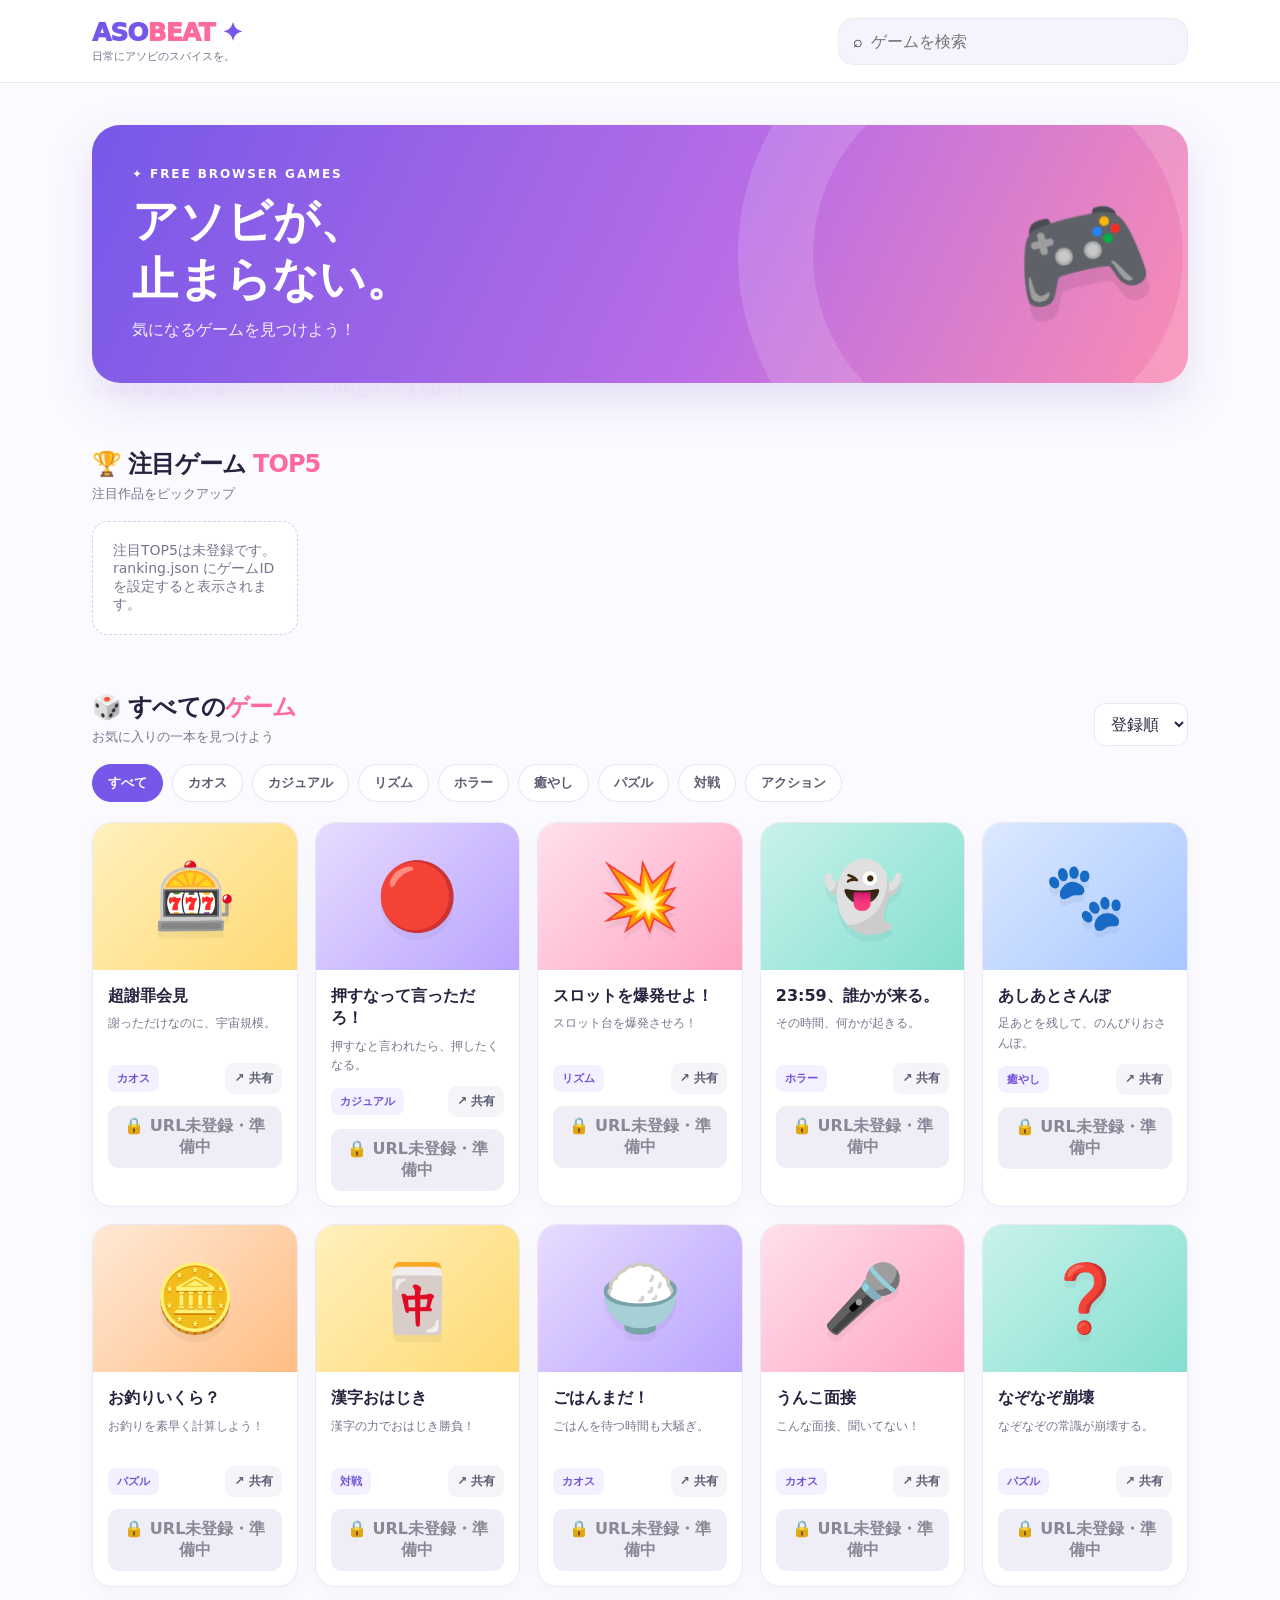
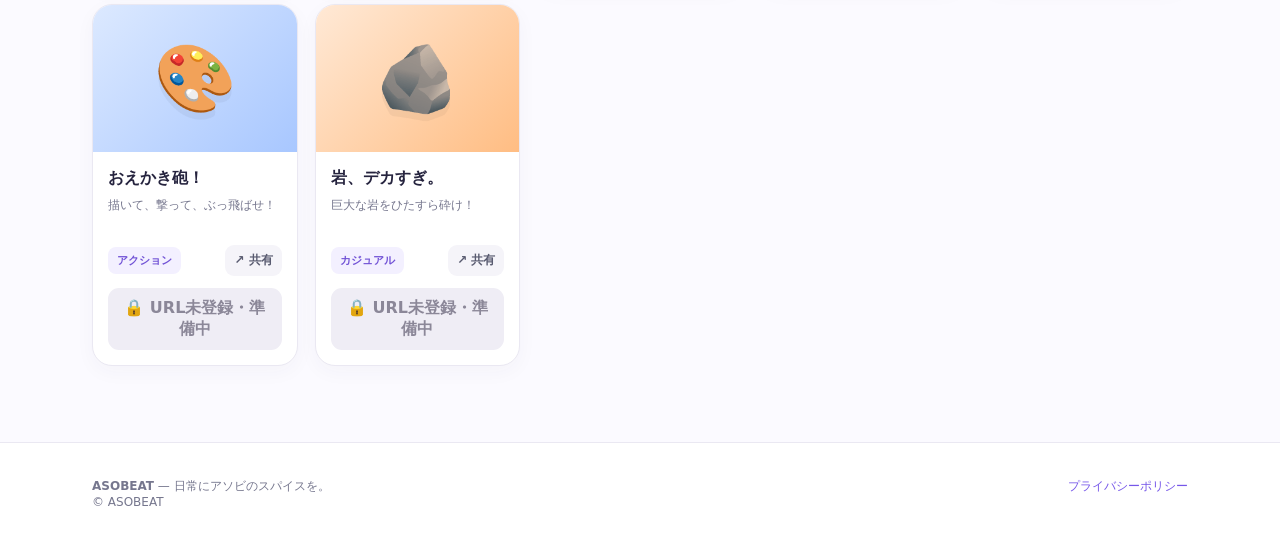
==== index.html @ 73acbf35 "Add files via upload" ====
<!doctype html><html lang="ja"><head><meta charset="utf-8"><meta name="viewport" content="width=device-width,initial-scale=1,viewport-fit=cover"><meta name="theme-color" content="#fbfaff"><meta name="description" content="ASOBEATの無料ブラウザゲームを探そう。新作・注目ゲームをまとめてチェック。"><title>ASOBEAT｜無料ブラウザゲーム</title><link rel="stylesheet" href="css/style.css"></head><body>
<header class="header"><div class="wrap"><div><a href="index.html" class="logo">ASO<span>BEAT</span> ✦</a><div class="tagline">日常にアソビのスパイスを。</div></div><label class="search"><span aria-hidden="true">⌕</span><input id="search" type="search" placeholder="ゲームを検索" aria-label="ゲーム名を検索"></label></div></header>
<main><section class="hero"><div class="wrap"><div class="hero-card"><div class="hero-text"><div class="eyebrow">✦ FREE BROWSER GAMES</div><h1>アソビが、<br>止まらない。</h1><p>気になるゲームを見つけよう！</p></div><div class="hero-art" aria-hidden="true">🎮</div></div><p class="hero-note">※ 掲載内容は確認用の仮データです。ゲームURLはすべて未登録です。</p></div></section>
<section class="section" id="featured"><div class="wrap"><div class="section-head"><div><h2>🏆 注目ゲーム <span>TOP5</span></h2><p class="section-sub">注目作品をピックアップ</p></div></div><div id="ranking" class="rank-grid"></div></div></section>
<section class="section" id="games"><div class="wrap"><div class="section-head"><div><h2>🎲 すべての<span>ゲーム</span></h2><p class="section-sub">お気に入りの一本を見つけよう</p></div><div><label class="count" for="sort">並び替え </label><select id="sort" class="sort"><option value="default">登録順</option><option value="new">新着順</option><option value="popular">注目順</option><option value="name">名前順</option></select></div></div><div id="filters" class="filters"></div><div id="grid" class="game-grid"></div><div id="ad-slot" class="ad-slot" aria-hidden="true"></div></div></section></main>
<footer class="footer"><div class="wrap footer-inner"><div><strong>ASOBEAT</strong> — 日常にアソビのスパイスを。<div>© ASOBEAT</div></div><div><a href="privacy.html">プライバシーポリシー</a></div></div></footer><div class="toast" id="toast" role="status" aria-live="polite"></div><script src="js/app.js" defer></script></body></html>
---- css/style.css ----
:root{--ink:#25233e;--muted:#76778e;--purple:#7657e9;--pink:#ff6a9e;--orange:#ffbc59;--bg:#fbfaff;--line:#eae8f2}*{box-sizing:border-box}html{scroll-behavior:smooth}body{margin:0;background:var(--bg);color:var(--ink);font-family:system-ui,-apple-system,"Hiragino Kaku Gothic ProN","Noto Sans JP",sans-serif}button,input,select{font:inherit}button{cursor:pointer}a{color:inherit}.wrap{max-width:1140px;margin:auto;padding:0 22px}.header{background:#fff;border-bottom:1px solid var(--line);position:sticky;top:0;z-index:10}.header .wrap{min-height:82px;display:flex;align-items:center;gap:24px}.logo{font-size:25px;font-weight:1000;letter-spacing:-1px;text-decoration:none;color:var(--purple)}.logo span{color:var(--pink)}.tagline{font-size:11px;color:var(--muted);margin-top:2px}.search{margin-left:auto;max-width:350px;width:100%;background:#f5f3fb;border:1px solid #ece9f6;border-radius:15px;display:flex;align-items:center;padding:0 14px;gap:8px}.search input{width:100%;background:transparent;border:0;outline:0;padding:13px 0;min-width:0}.hero{padding:42px 0 26px}.hero-card{background:linear-gradient(115deg,#7658e8,#b96de6 58%,#fa8db3);border-radius:28px;min-height:258px;display:flex;align-items:center;justify-content:space-between;overflow:hidden;color:white;position:relative;padding:34px 40px;box-shadow:0 18px 45px #7755c02b}.hero-card:after{content:"";position:absolute;right:-70px;top:-130px;width:370px;height:370px;border:75px solid #ffffff24;border-radius:50%}.hero-text{position:relative;z-index:1}.eyebrow{font-size:12px;font-weight:900;letter-spacing:.16em}.hero h1{font-size:clamp(27px,4.5vw,46px);margin:12px 0;line-height:1.24}.hero p{margin:0;color:#f8efff}.hero-art{font-size:110px;transform:rotate(-13deg);filter:drop-shadow(0 15px 0 #00000015);position:relative;z-index:1}.hero-note{margin:12px 4px 0;color:var(--muted);font-size:12px}.section{padding:22px 0 34px}.section-head{display:flex;justify-content:space-between;align-items:end;gap:12px;margin-bottom:18px}.section h2{font-size:24px;margin:0;letter-spacing:-.04em}.section h2 span{color:var(--pink)}.section-sub{font-size:13px;color:var(--muted);margin:5px 0 0}.count{color:var(--muted);font-size:13px}.rank-grid,.game-grid{display:grid;grid-template-columns:repeat(auto-fill,minmax(min(100%,205px),1fr));gap:17px}.game-card{background:white;border:1px solid var(--line);border-radius:20px;overflow:hidden;box-shadow:0 6px 20px #34315a09;transition:transform .18s,box-shadow .18s;min-width:0}.game-card:hover{transform:translateY(-3px);box-shadow:0 14px 30px #34315a15}.cover{height:147px;display:grid;place-items:center;position:relative;overflow:hidden}.cover .emoji{font-size:66px;filter:drop-shadow(0 7px 0 #0000000b)}.cover img{width:100%;height:100%;object-fit:cover}.badge{position:absolute;top:12px;left:12px;background:#ff547e;color:white;border-radius:8px;padding:5px 9px;font-weight:900;font-size:11px}.rank-badge{position:absolute;top:10px;right:10px;background:white;border-radius:10px;padding:6px 10px;font-weight:900;color:var(--purple);box-shadow:0 3px 12px #0001}.card-body{padding:15px}.card-title{font-size:16px;font-weight:900;line-height:1.4;margin:0 0 7px}.card-desc{font-size:12px;line-height:1.6;color:var(--muted);min-height:38px;margin:0 0 11px}.card-bottom{display:flex;align-items:center;justify-content:space-between;gap:6px}.genre{background:#f3f0ff;color:#7152d6;font-size:11px;font-weight:800;border-radius:8px;padding:6px 9px}.share{background:#f5f4f9;color:#595b70;border:0;border-radius:9px;padding:7px 9px;font-size:12px;font-weight:700}.share:hover{background:#eae5fb}.play{margin-top:12px;width:100%;border:0;border-radius:11px;background:#efedf5;color:#8b8798;padding:10px;font-weight:800;cursor:not-allowed}.play.ready{background:var(--purple);color:white;cursor:pointer}.play.ready:hover{background:#6042d3}.filters{display:flex;gap:9px;flex-wrap:wrap;margin:0 0 20px}.filter{border:1px solid #e7e3f2;background:white;color:#5e5c71;border-radius:999px;padding:9px 15px;font-size:13px;font-weight:800}.filter.active{background:var(--purple);color:white;border-color:var(--purple)}.sort{background:white;border:1px solid var(--line);padding:10px 12px;border-radius:11px;color:var(--ink)}.notice{padding:20px;border:1px dashed #d6d0e6;border-radius:16px;background:white;color:var(--muted);font-size:14px}.ad-slot{margin:30px 0 10px;padding:0;border:0;display:none}.footer{margin-top:42px;background:#fff;border-top:1px solid var(--line);padding:35px 0;color:var(--muted);font-size:12px}.footer-inner{display:flex;justify-content:space-between;gap:12px;flex-wrap:wrap}.footer a{text-decoration:none;color:var(--purple)}.toast{position:fixed;bottom:24px;left:50%;transform:translate(-50%,120px);opacity:0;background:#2e2946;color:#fff;padding:13px 20px;border-radius:13px;z-index:30;transition:.25s;font-size:13px;box-shadow:0 12px 35px #0002;max-width:90vw;text-align:center}.toast.show{transform:translate(-50%,0);opacity:1}.empty{grid-column:1/-1;text-align:center;padding:35px;color:var(--muted)}@media(max-width:650px){.wrap{padding:0 15px}.header .wrap{min-height:74px;gap:12px}.logo{font-size:20px}.tagline{font-size:9px}.search{width:45%;padding:0 10px}.search input{font-size:12px}.hero{padding-top:22px}.hero-card{padding:24px;min-height:195px;border-radius:21px}.hero-art{font-size:65px}.hero h1{font-size:27px}.hero p{font-size:12px}.section h2{font-size:21px}.rank-grid,.game-grid{grid-template-columns:repeat(2,minmax(0,1fr));gap:10px}.cover{height:112px}.cover .emoji{font-size:49px}.card-body{padding:11px}.card-title{font-size:13px}.card-desc{font-size:11px;min-height:50px}.genre{font-size:10px;padding:5px}.share{font-size:11px}.section{padding:16px 0 25px}.sort{font-size:12px}}@media(max-width:365px){.hero-art{display:none}.search{width:42%}.rank-grid,.game-grid{gap:8px}}@media(prefers-reduced-motion:reduce){*,*:before,*:after{transition:none!important;animation:none!important;scroll-behavior:auto!important}}
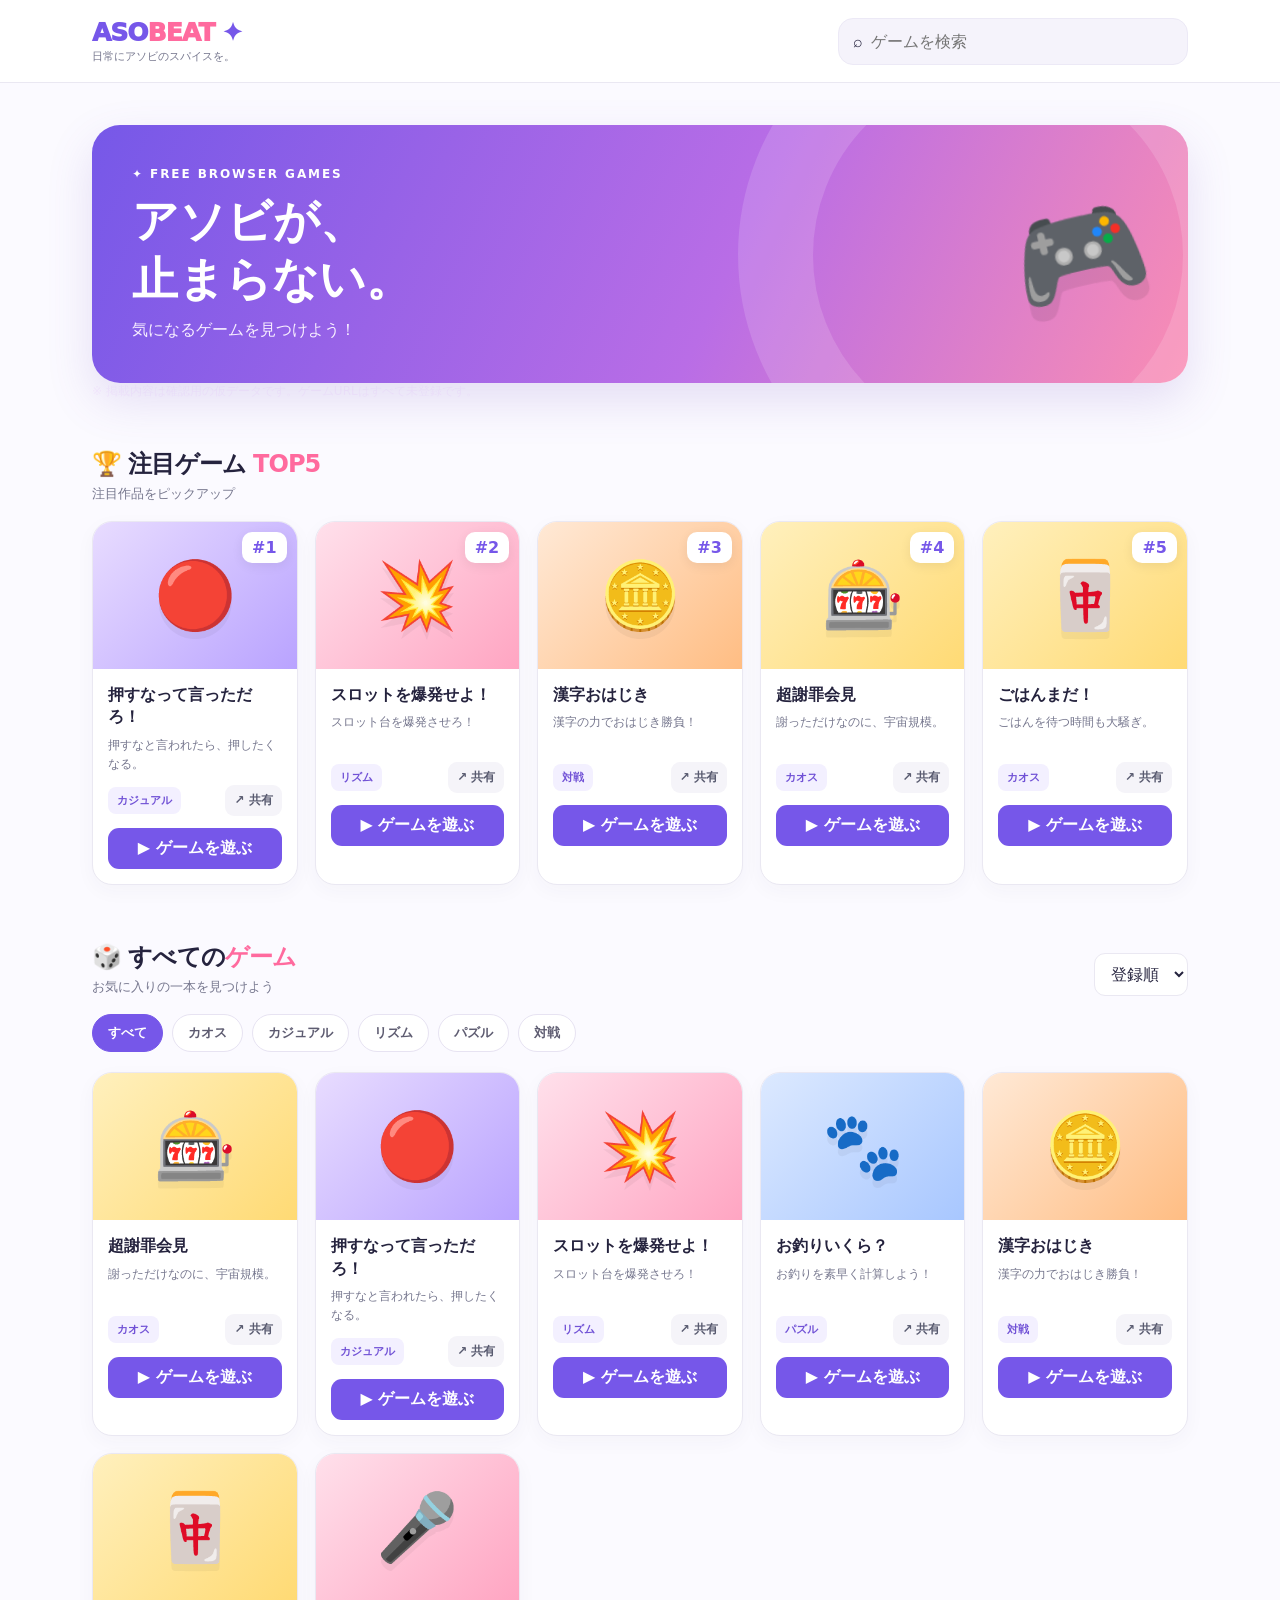
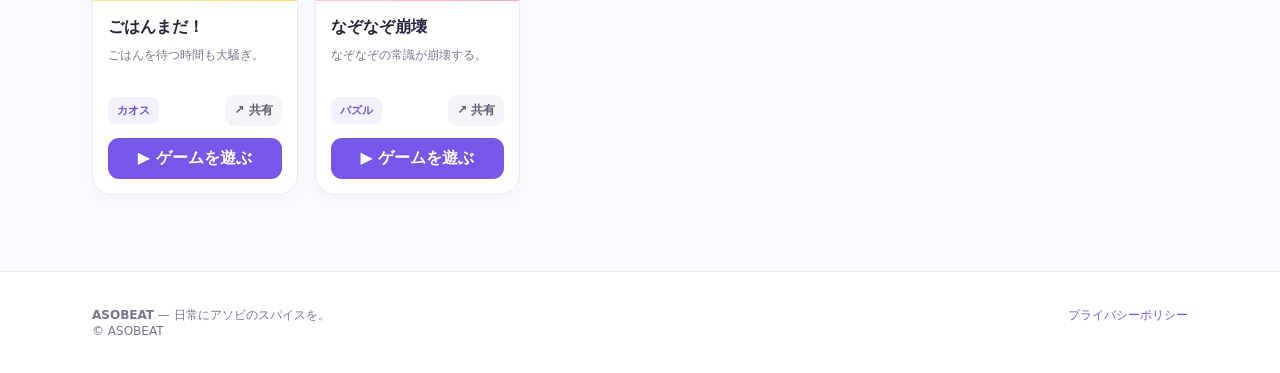
==== commit 0ea7f296: "Add files via upload" ====
--- a/index.html
+++ b/index.html
@@ -1,4 +1,7 @@
-<!doctype html><html lang="ja"><head><meta charset="utf-8"><meta name="viewport" content="width=device-width,initial-scale=1,viewport-fit=cover"><meta name="theme-color" content="#fbfaff"><meta name="description" content="ASOBEATの無料ブラウザゲームを探そう。新作・注目ゲームをまとめてチェック。"><title>ASOBEAT｜無料ブラウザゲーム</title><link rel="stylesheet" href="css/style.css"></head><body>
+<!doctype html><html lang="ja"><head><meta charset="utf-8"><meta name="viewport" content="width=device-width,initial-scale=1,viewport-fit=cover"><meta name="theme-color" content="#fbfaff"><meta name="description" content="ASOBEATの無料ブラウザゲームを探そう。新作・注目ゲームをまとめてチェック。"><title>ASOBEAT｜無料ブラウザゲーム</title><link rel="stylesheet" href="css/style.css">
+<script async src="https://pagead2.googlesyndication.com/pagead/js/adsbygoogle.js?client=ca-pub-3935348557592966"
+     crossorigin="anonymous"></script>
+</head><body>
 <header class="header"><div class="wrap"><div><a href="index.html" class="logo">ASO<span>BEAT</span> ✦</a><div class="tagline">日常にアソビのスパイスを。</div></div><label class="search"><span aria-hidden="true">⌕</span><input id="search" type="search" placeholder="ゲームを検索" aria-label="ゲーム名を検索"></label></div></header>
 <main><section class="hero"><div class="wrap"><div class="hero-card"><div class="hero-text"><div class="eyebrow">✦ FREE BROWSER GAMES</div><h1>アソビが、<br>止まらない。</h1><p>気になるゲームを見つけよう！</p></div><div class="hero-art" aria-hidden="true">🎮</div></div><p class="hero-note">※ 掲載内容は確認用の仮データです。ゲームURLはすべて未登録です。</p></div></section>
 <section class="section" id="featured"><div class="wrap"><div class="section-head"><div><h2>🏆 注目ゲーム <span>TOP5</span></h2><p class="section-sub">注目作品をピックアップ</p></div></div><div id="ranking" class="rank-grid"></div></div></section>
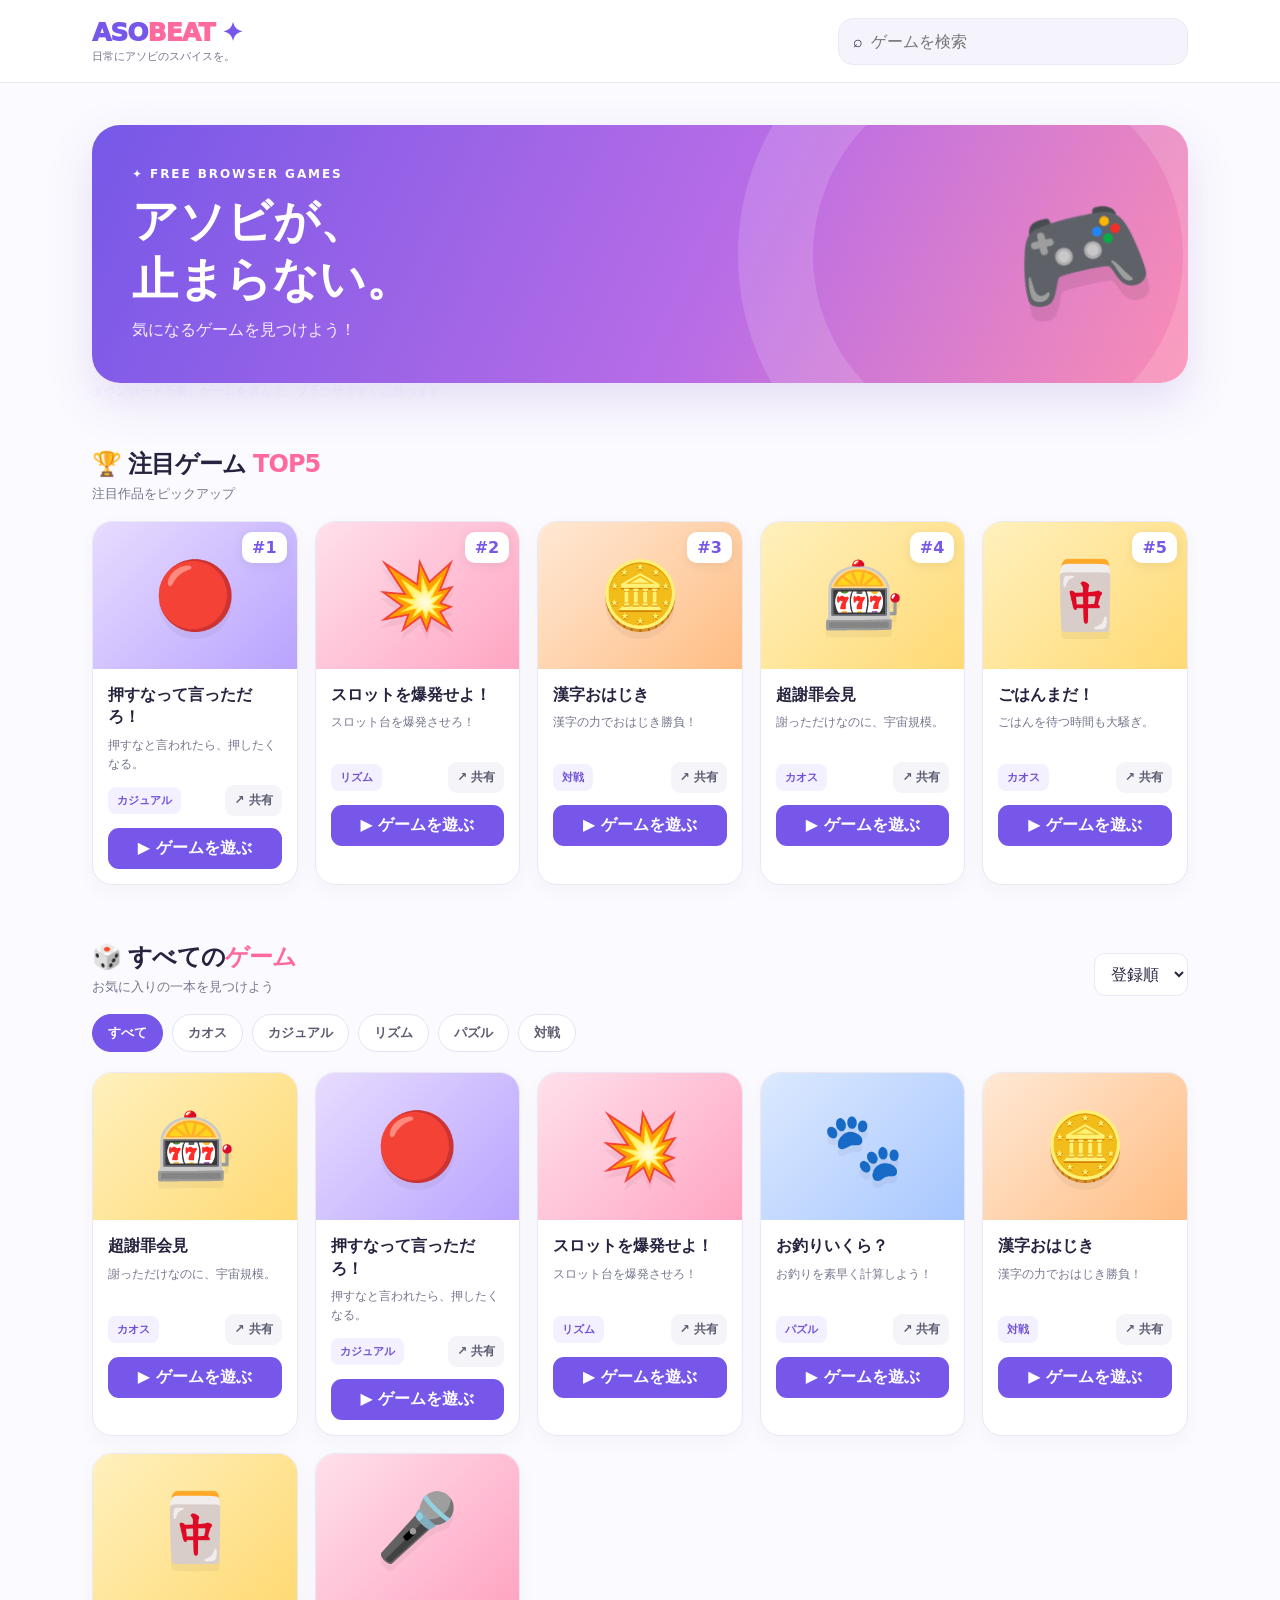
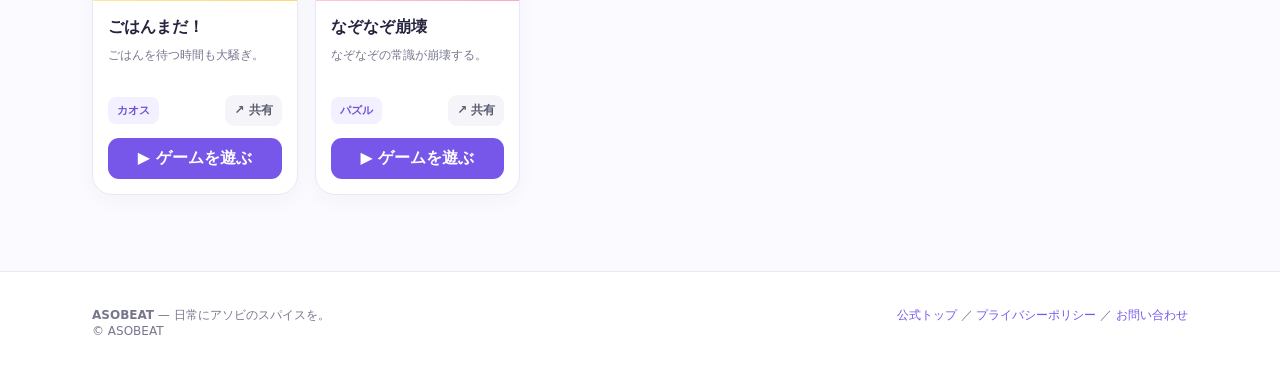
==== commit 1fbcb064: "Align site information and privacy policy with AdSense review setup" ====
--- a/index.html
+++ b/index.html
@@ -3,7 +3,7 @@
      crossorigin="anonymous"></script>
 </head><body>
 <header class="header"><div class="wrap"><div><a href="index.html" class="logo">ASO<span>BEAT</span> ✦</a><div class="tagline">日常にアソビのスパイスを。</div></div><label class="search"><span aria-hidden="true">⌕</span><input id="search" type="search" placeholder="ゲームを検索" aria-label="ゲーム名を検索"></label></div></header>
-<main><section class="hero"><div class="wrap"><div class="hero-card"><div class="hero-text"><div class="eyebrow">✦ FREE BROWSER GAMES</div><h1>アソビが、<br>止まらない。</h1><p>気になるゲームを見つけよう！</p></div><div class="hero-art" aria-hidden="true">🎮</div></div><p class="hero-note">※ 掲載内容は確認用の仮データです。ゲームURLはすべて未登録です。</p></div></section>
+<main><section class="hero"><div class="wrap"><div class="hero-card"><div class="hero-text"><div class="eyebrow">✦ FREE BROWSER GAMES</div><h1>アソビが、<br>止まらない。</h1><p>気になるゲームを見つけよう！</p></div><div class="hero-art" aria-hidden="true">🎮</div></div><p class="hero-note">ダウンロード不要。ゲームを選んで、ブラウザですぐに遊べます。</p></div></section>
 <section class="section" id="featured"><div class="wrap"><div class="section-head"><div><h2>🏆 注目ゲーム <span>TOP5</span></h2><p class="section-sub">注目作品をピックアップ</p></div></div><div id="ranking" class="rank-grid"></div></div></section>
 <section class="section" id="games"><div class="wrap"><div class="section-head"><div><h2>🎲 すべての<span>ゲーム</span></h2><p class="section-sub">お気に入りの一本を見つけよう</p></div><div><label class="count" for="sort">並び替え </label><select id="sort" class="sort"><option value="default">登録順</option><option value="new">新着順</option><option value="popular">注目順</option><option value="name">名前順</option></select></div></div><div id="filters" class="filters"></div><div id="grid" class="game-grid"></div><div id="ad-slot" class="ad-slot" aria-hidden="true"></div></div></section></main>
-<footer class="footer"><div class="wrap footer-inner"><div><strong>ASOBEAT</strong> — 日常にアソビのスパイスを。<div>© ASOBEAT</div></div><div><a href="privacy.html">プライバシーポリシー</a></div></div></footer><div class="toast" id="toast" role="status" aria-live="polite"></div><script src="js/app.js" defer></script></body></html>
+<footer class="footer"><div class="wrap footer-inner"><div><strong>ASOBEAT</strong> — 日常にアソビのスパイスを。<div>© ASOBEAT</div></div><div><a href="/">公式トップ</a> ／ <a href="privacy.html">プライバシーポリシー</a> ／ <a href="mailto:asobeat.apps@gmail.com">お問い合わせ</a></div></div></footer><div class="toast" id="toast" role="status" aria-live="polite"></div><script src="js/app.js" defer></script></body></html>
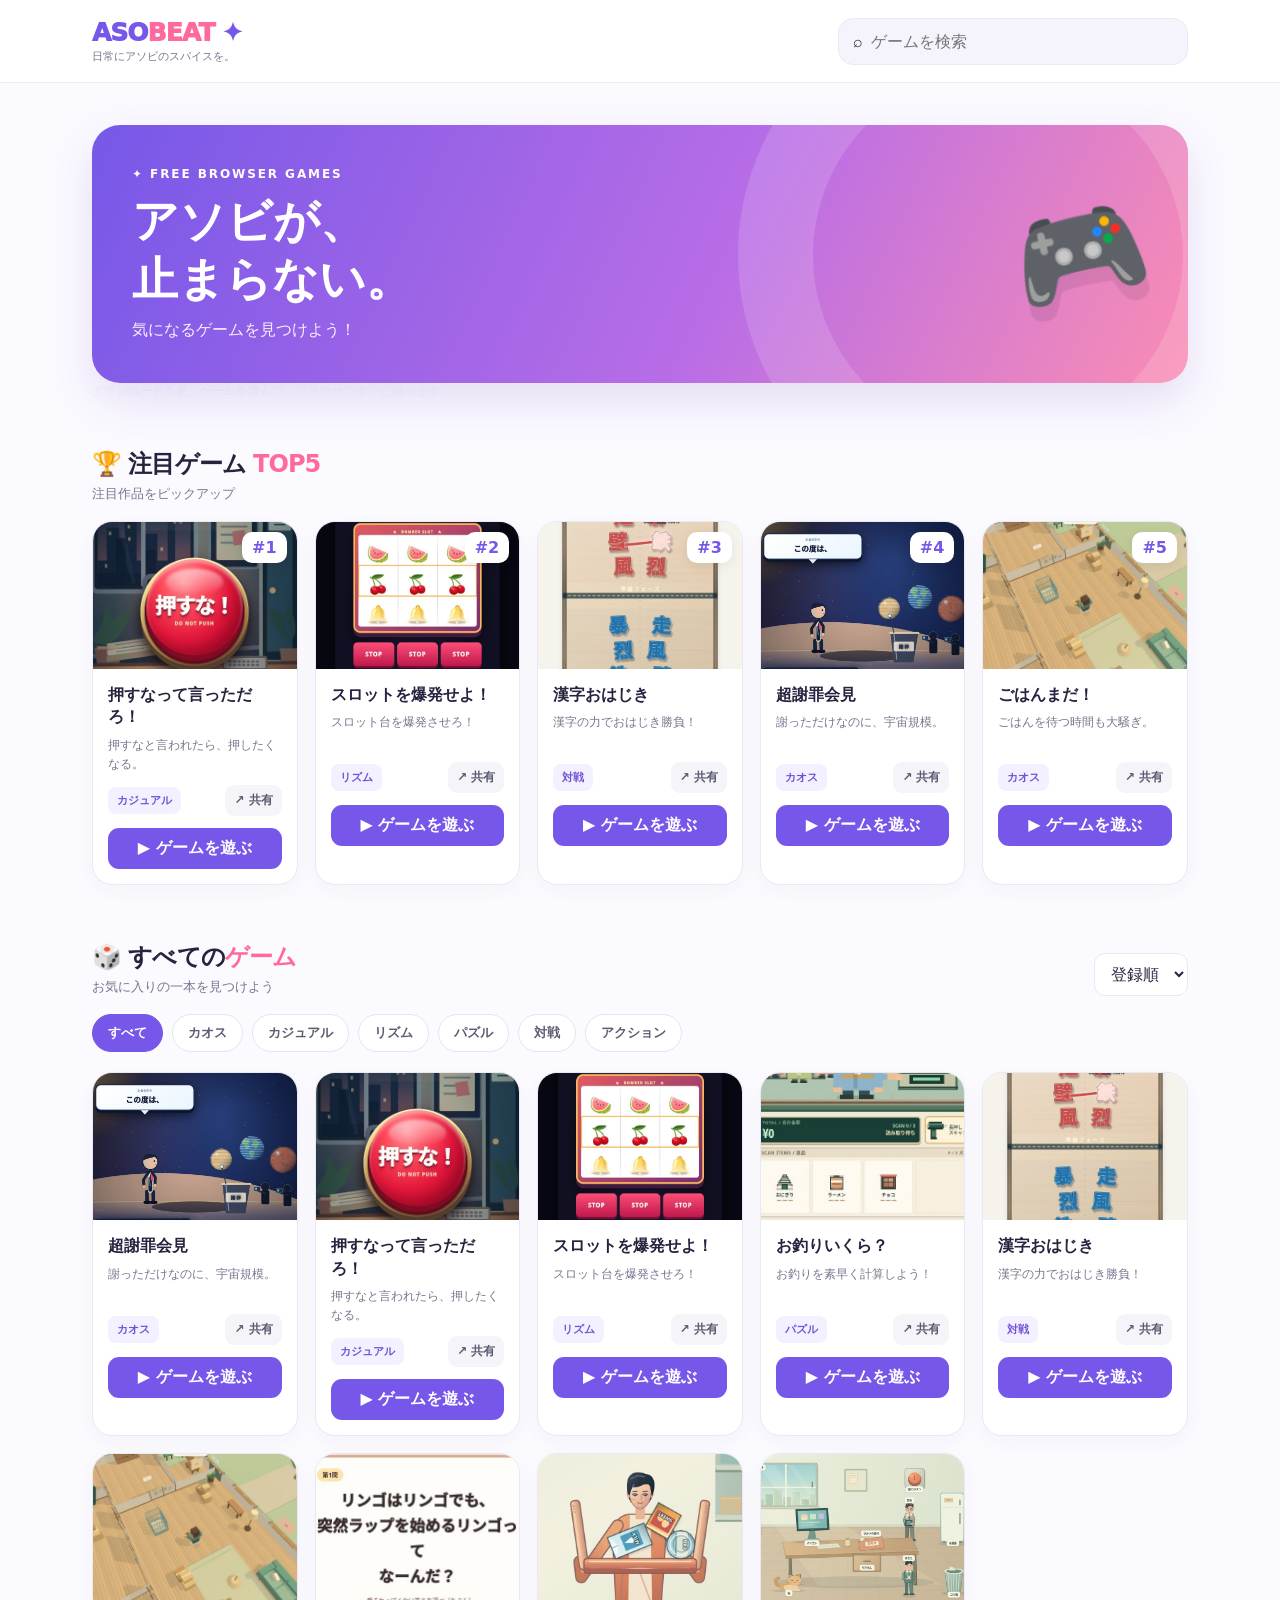
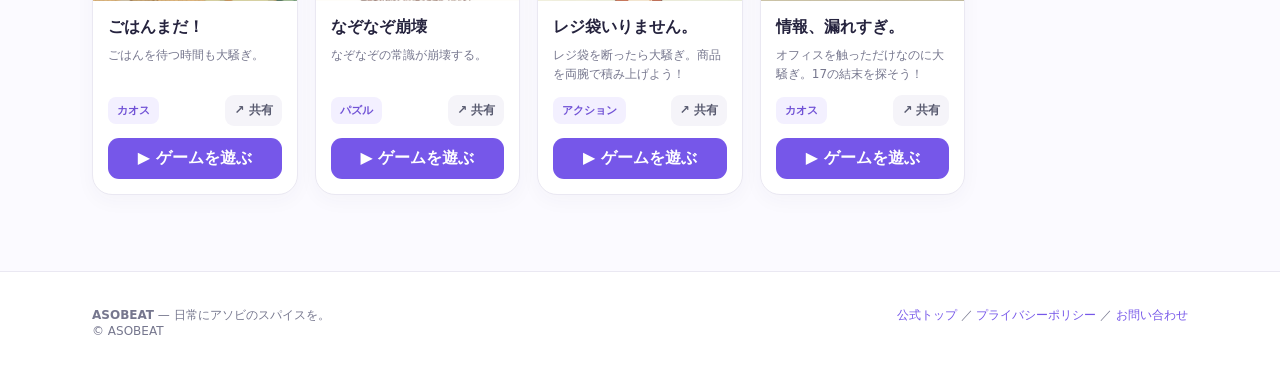
==== commit 3afb8bee: "Expose native game links and expand Firebase privacy disclosures" ====
--- a/index.html
+++ b/index.html
@@ -1,4 +1,4 @@
-<!doctype html><html lang="ja"><head><meta charset="utf-8"><meta name="viewport" content="width=device-width,initial-scale=1,viewport-fit=cover"><meta name="theme-color" content="#fbfaff"><meta name="description" content="ASOBEATの無料ブラウザゲームを探そう。新作・注目ゲームをまとめてチェック。"><title>ASOBEAT｜無料ブラウザゲーム</title><link rel="stylesheet" href="css/style.css">
+<!doctype html><html lang="ja"><head><meta charset="utf-8"><meta name="viewport" content="width=device-width,initial-scale=1,viewport-fit=cover"><meta name="theme-color" content="#fbfaff"><meta name="description" content="ASOBEATの無料ブラウザゲームを探そう。新作・注目ゲームをまとめてチェック。"><title>ASOBEAT｜無料ブラウザゲーム</title><link rel="stylesheet" href="css/style.css?v=20261126-links">
 <script async src="https://pagead2.googlesyndication.com/pagead/js/adsbygoogle.js?client=ca-pub-3935348557592966"
      crossorigin="anonymous"></script>
 </head><body>
@@ -6,4 +6,4 @@
 <main><section class="hero"><div class="wrap"><div class="hero-card"><div class="hero-text"><div class="eyebrow">✦ FREE BROWSER GAMES</div><h1>アソビが、<br>止まらない。</h1><p>気になるゲームを見つけよう！</p></div><div class="hero-art" aria-hidden="true">🎮</div></div><p class="hero-note">ダウンロード不要。ゲームを選んで、ブラウザですぐに遊べます。</p></div></section>
 <section class="section" id="featured"><div class="wrap"><div class="section-head"><div><h2>🏆 注目ゲーム <span>TOP5</span></h2><p class="section-sub">注目作品をピックアップ</p></div></div><div id="ranking" class="rank-grid"></div></div></section>
 <section class="section" id="games"><div class="wrap"><div class="section-head"><div><h2>🎲 すべての<span>ゲーム</span></h2><p class="section-sub">お気に入りの一本を見つけよう</p></div><div><label class="count" for="sort">並び替え </label><select id="sort" class="sort"><option value="default">登録順</option><option value="new">新着順</option><option value="popular">注目順</option><option value="name">名前順</option></select></div></div><div id="filters" class="filters"></div><div id="grid" class="game-grid"></div><div id="ad-slot" class="ad-slot" aria-hidden="true"></div></div></section></main>
-<footer class="footer"><div class="wrap footer-inner"><div><strong>ASOBEAT</strong> — 日常にアソビのスパイスを。<div>© ASOBEAT</div></div><div><a href="/">公式トップ</a> ／ <a href="privacy.html">プライバシーポリシー</a> ／ <a href="mailto:asobeat.apps@gmail.com">お問い合わせ</a></div></div></footer><div class="toast" id="toast" role="status" aria-live="polite"></div><script src="js/app.js" defer></script></body></html>
+<footer class="footer"><div class="wrap footer-inner"><div><strong>ASOBEAT</strong> — 日常にアソビのスパイスを。<div>© ASOBEAT</div></div><div><a href="/">公式トップ</a> ／ <a href="privacy.html">プライバシーポリシー</a> ／ <a href="mailto:asobeat.apps@gmail.com">お問い合わせ</a></div></div></footer><div class="toast" id="toast" role="status" aria-live="polite"></div><script src="js/app.js?v=20261126-links" defer></script></body></html>
--- a/css/style.css
+++ b/css/style.css
@@ -1 +1,8 @@
 :root{--ink:#25233e;--muted:#76778e;--purple:#7657e9;--pink:#ff6a9e;--orange:#ffbc59;--bg:#fbfaff;--line:#eae8f2}*{box-sizing:border-box}html{scroll-behavior:smooth}body{margin:0;background:var(--bg);color:var(--ink);font-family:system-ui,-apple-system,"Hiragino Kaku Gothic ProN","Noto Sans JP",sans-serif}button,input,select{font:inherit}button{cursor:pointer}a{color:inherit}.wrap{max-width:1140px;margin:auto;padding:0 22px}.header{background:#fff;border-bottom:1px solid var(--line);position:sticky;top:0;z-index:10}.header .wrap{min-height:82px;display:flex;align-items:center;gap:24px}.logo{font-size:25px;font-weight:1000;letter-spacing:-1px;text-decoration:none;color:var(--purple)}.logo span{color:var(--pink)}.tagline{font-size:11px;color:var(--muted);margin-top:2px}.search{margin-left:auto;max-width:350px;width:100%;background:#f5f3fb;border:1px solid #ece9f6;border-radius:15px;display:flex;align-items:center;padding:0 14px;gap:8px}.search input{width:100%;background:transparent;border:0;outline:0;padding:13px 0;min-width:0}.hero{padding:42px 0 26px}.hero-card{background:linear-gradient(115deg,#7658e8,#b96de6 58%,#fa8db3);border-radius:28px;min-height:258px;display:flex;align-items:center;justify-content:space-between;overflow:hidden;color:white;position:relative;padding:34px 40px;box-shadow:0 18px 45px #7755c02b}.hero-card:after{content:"";position:absolute;right:-70px;top:-130px;width:370px;height:370px;border:75px solid #ffffff24;border-radius:50%}.hero-text{position:relative;z-index:1}.eyebrow{font-size:12px;font-weight:900;letter-spacing:.16em}.hero h1{font-size:clamp(27px,4.5vw,46px);margin:12px 0;line-height:1.24}.hero p{margin:0;color:#f8efff}.hero-art{font-size:110px;transform:rotate(-13deg);filter:drop-shadow(0 15px 0 #00000015);position:relative;z-index:1}.hero-note{margin:12px 4px 0;color:var(--muted);font-size:12px}.section{padding:22px 0 34px}.section-head{display:flex;justify-content:space-between;align-items:end;gap:12px;margin-bottom:18px}.section h2{font-size:24px;margin:0;letter-spacing:-.04em}.section h2 span{color:var(--pink)}.section-sub{font-size:13px;color:var(--muted);margin:5px 0 0}.count{color:var(--muted);font-size:13px}.rank-grid,.game-grid{display:grid;grid-template-columns:repeat(auto-fill,minmax(min(100%,205px),1fr));gap:17px}.game-card{background:white;border:1px solid var(--line);border-radius:20px;overflow:hidden;box-shadow:0 6px 20px #34315a09;transition:transform .18s,box-shadow .18s;min-width:0}.game-card:hover{transform:translateY(-3px);box-shadow:0 14px 30px #34315a15}.cover{height:147px;display:grid;place-items:center;position:relative;overflow:hidden}.cover .emoji{font-size:66px;filter:drop-shadow(0 7px 0 #0000000b)}.cover img{width:100%;height:100%;object-fit:cover}.badge{position:absolute;top:12px;left:12px;background:#ff547e;color:white;border-radius:8px;padding:5px 9px;font-weight:900;font-size:11px}.rank-badge{position:absolute;top:10px;right:10px;background:white;border-radius:10px;padding:6px 10px;font-weight:900;color:var(--purple);box-shadow:0 3px 12px #0001}.card-body{padding:15px}.card-title{font-size:16px;font-weight:900;line-height:1.4;margin:0 0 7px}.card-desc{font-size:12px;line-height:1.6;color:var(--muted);min-height:38px;margin:0 0 11px}.card-bottom{display:flex;align-items:center;justify-content:space-between;gap:6px}.genre{background:#f3f0ff;color:#7152d6;font-size:11px;font-weight:800;border-radius:8px;padding:6px 9px}.share{background:#f5f4f9;color:#595b70;border:0;border-radius:9px;padding:7px 9px;font-size:12px;font-weight:700}.share:hover{background:#eae5fb}.play{margin-top:12px;width:100%;border:0;border-radius:11px;background:#efedf5;color:#8b8798;padding:10px;font-weight:800;cursor:not-allowed}.play.ready{background:var(--purple);color:white;cursor:pointer}.play.ready:hover{background:#6042d3}.filters{display:flex;gap:9px;flex-wrap:wrap;margin:0 0 20px}.filter{border:1px solid #e7e3f2;background:white;color:#5e5c71;border-radius:999px;padding:9px 15px;font-size:13px;font-weight:800}.filter.active{background:var(--purple);color:white;border-color:var(--purple)}.sort{background:white;border:1px solid var(--line);padding:10px 12px;border-radius:11px;color:var(--ink)}.notice{padding:20px;border:1px dashed #d6d0e6;border-radius:16px;background:white;color:var(--muted);font-size:14px}.ad-slot{margin:30px 0 10px;padding:0;border:0;display:none}.footer{margin-top:42px;background:#fff;border-top:1px solid var(--line);padding:35px 0;color:var(--muted);font-size:12px}.footer-inner{display:flex;justify-content:space-between;gap:12px;flex-wrap:wrap}.footer a{text-decoration:none;color:var(--purple)}.toast{position:fixed;bottom:24px;left:50%;transform:translate(-50%,120px);opacity:0;background:#2e2946;color:#fff;padding:13px 20px;border-radius:13px;z-index:30;transition:.25s;font-size:13px;box-shadow:0 12px 35px #0002;max-width:90vw;text-align:center}.toast.show{transform:translate(-50%,0);opacity:1}.empty{grid-column:1/-1;text-align:center;padding:35px;color:var(--muted)}@media(max-width:650px){.wrap{padding:0 15px}.header .wrap{min-height:74px;gap:12px}.logo{font-size:20px}.tagline{font-size:9px}.search{width:45%;padding:0 10px}.search input{font-size:12px}.hero{padding-top:22px}.hero-card{padding:24px;min-height:195px;border-radius:21px}.hero-art{font-size:65px}.hero h1{font-size:27px}.hero p{font-size:12px}.section h2{font-size:21px}.rank-grid,.game-grid{grid-template-columns:repeat(2,minmax(0,1fr));gap:10px}.cover{height:112px}.cover .emoji{font-size:49px}.card-body{padding:11px}.card-title{font-size:13px}.card-desc{font-size:11px;min-height:50px}.genre{font-size:10px;padding:5px}.share{font-size:11px}.section{padding:16px 0 25px}.sort{font-size:12px}}@media(max-width:365px){.hero-art{display:none}.search{width:42%}.rank-grid,.game-grid{gap:8px}}@media(prefers-reduced-motion:reduce){*,*:before,*:after{transition:none!important;animation:none!important;scroll-behavior:auto!important}}
+
+/* The play link covers its card; sharing remains a separate interactive control. */
+.game-card{position:relative}
+a.play{display:block;text-align:center;text-decoration:none}
+a.play.ready::after{content:'';position:absolute;inset:0;border-radius:20px}
+.game-card .share{position:relative;z-index:1}
+a.play:focus-visible::after{outline:3px solid var(--purple);outline-offset:-3px}
